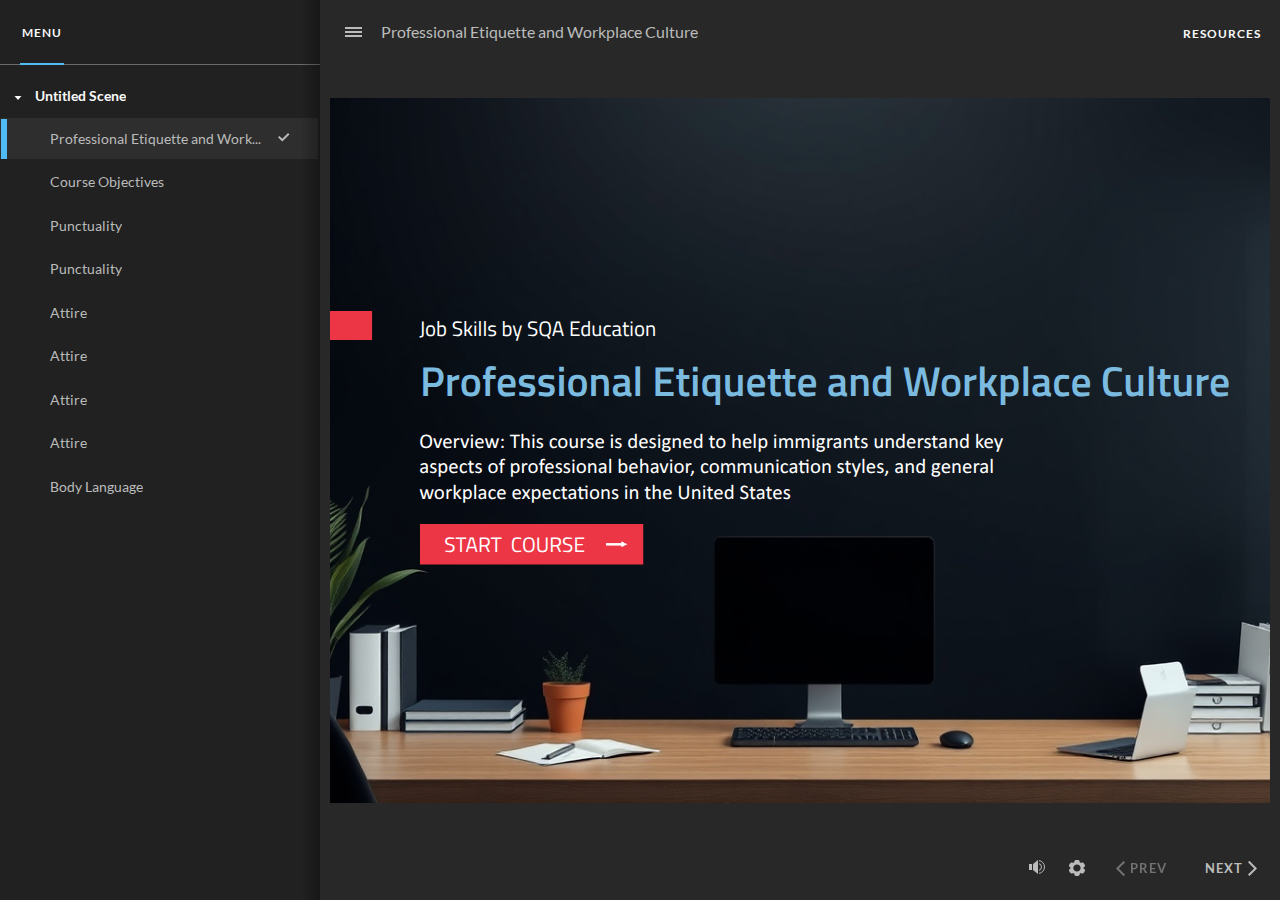
==== index.html @ e9da5859 "11/7/2024" ====
﻿<!doctype html>
<html lang="en-US">
<head>
  <meta charset="utf-8">
  <!-- Created using Storyline 360 x64 - http://www.articulate.com  -->
  <!-- version: 3.93.33359.0 -->
  <title>Professional Etiquette and Workplace Culture</title>
  <meta http-equiv="x-ua-compatible" content="IE=edge"/>
  <meta name="viewport" content="width=device-width,initial-scale=1,user-scalable=no,shrink-to-fit=no,minimal-ui"/>
  <meta name="apple-mobile-web-app-capable" content="yes"/>
  <style>
    html, body { height: 100%; padding: 0; margin: 0 }
    #app { height: 100%; width: 100%; }
  </style>

  <script>
    window.DS = {};
    window.globals = {
      DATA_PATH_BASE: '',
      HAS_FRAME: true,
      HAS_SLIDE: true,

      lmsPresent: false,
      tinCanPresent: false,
      cmi5Present: false,
      aoSupport: false,
      scale: 'noscale',
      captureRc: false,
      browserSize: 'optimal',
      bgColor: '#282828',
      features: 'DropInAcc,DropInBase,DropInCore,DropInInteractions,DropInMisc,DropInVectors,DropInVideo,LayerPresentAsDialog,MultipleQuizTracking,UpdatedThemeEditor',
      themeName: 'unified',
      preloaderColor: '#FFFFFF',
      suppressAnalytics: false,
      productChannel: 'stable',
      publishSource: 'storyline',
      aid: 'aid|2ee7dfa4-2d5a-4466-ad41-f546c1413c5a',
      cid: 'a136c7bc-ce6c-4bdb-b0f9-c1c2e34b3c61',
      playerVersion: '3.93.33359.0',
      publishTimestamp: '2024-11-07T15:01:40.3875240Z',
      maxIosVideoElements: 10,
      connectionSettings: { message: 'You%20are%20offline.%20Trying%20to%20reconnect...', useDarkTheme: false, mode: 'disabled' },
      hasFeature: function(feature) {
        return this.features.split(',').includes(feature);
      },
      
      parseParams: function(qs) {
        if (window.globals.parsedParams != null) {
          return window.globals.parsedParams;
        }
        qs = (qs || window.location.search.substr(1)).split('+').join(' ');
        var params = {},
            tokens,
            re = /[?&]?([^=]+)=([^&]*)/g;

        while (tokens = re.exec(qs)) {
          params[decodeURIComponent(tokens[1]).trim()] =
            decodeURIComponent(tokens[2]).trim();
        }
        window.globals.parsedParams = params;
        return params;
      }

    };
  </script>
  <script>
    var isIe11 = ('ActiveXObject' in window || window.MSBlobBuilder != null)
      && window.msCrypto != null && !window.ActiveXObject;
    if (isIe11) {
      window.globals.unsupportedBrowser = true;
      document.write(atob('[base64]'));
    }
  </script>

  <script>
    if (window.globals.hasFeature('MultiLanguageSinglePackageSupport')) {
      
      
    }
  </script>

  
  <script>window.THREE = { };</script>
  
</head>
<body style="background: #282828" class="cs-HTML theme-unified">
  <!-- 360 -->
  <script>!function(){var e,i=/iPhone/i,o=/iPod/i,n=/iPad/i,t=/\biOS-universal(?:.+)Mac\b/i,r=/\bAndroid(?:.+)Mobile\b/i,a=/Android/i,d=/(?:SD4930UR|\bSilk(?:.+)Mobile\b)/i,p=/Silk/i,l=/Windows Phone/i,u=/\bWindows(?:.+)ARM\b/i,b=/BlackBerry/i,s=/BB10/i,c=/Opera Mini/i,f=/\b(CriOS|Chrome)(?:.+)Mobile/i,h=/Mobile(?:.+)Firefox\b/i,v=function(e){return void 0!==e&&"MacIntel"===e.platform&&"number"==typeof e.maxTouchPoints&&e.maxTouchPoints>1&&"undefined"==typeof MSStream};e=function(e){var m={userAgent:"",platform:"",maxTouchPoints:0};e||"undefined"==typeof navigator?"string"==typeof e?m.userAgent=e:e&&e.userAgent&&(m={userAgent:e.userAgent,platform:e.platform,maxTouchPoints:e.maxTouchPoints||0}):m={userAgent:navigator.userAgent,platform:navigator.platform,maxTouchPoints:navigator.maxTouchPoints||0};var g=m.userAgent,y=g.split("[FBAN");void 0!==y[1]&&(g=y[0]),void 0!==(y=g.split("Twitter"))[1]&&(g=y[0]);var A=function(e){return function(i){return i.test(e)}}(g),w={apple:{phone:A(i)&&!A(l),ipod:A(o),tablet:!A(i)&&(A(n)||v(m))&&!A(l),universal:A(t),device:(A(i)||A(o)||A(n)||A(t)||v(m))&&!A(l)},amazon:{phone:A(d),tablet:!A(d)&&A(p),device:A(d)||A(p)},android:{phone:!A(l)&&A(d)||!A(l)&&A(r),tablet:!A(l)&&!A(d)&&!A(r)&&(A(p)||A(a)),device:!A(l)&&(A(d)||A(p)||A(r)||A(a))||A(/\bokhttp\b/i)},windows:{phone:A(l),tablet:A(u),device:A(l)||A(u)},other:{blackberry:A(b),blackberry10:A(s),opera:A(c),firefox:A(h),chrome:A(f),device:A(b)||A(s)||A(c)||A(h)||A(f)},any:!1,phone:!1,tablet:!1};return w.any=w.apple.device||w.android.device||w.windows.device||w.other.device,w.phone=w.apple.phone||w.android.phone||w.windows.phone,w.tablet=w.apple.tablet||w.android.tablet||w.windows.tablet,w}(),"object"==typeof exports&&"undefined"!=typeof module?module.exports=e:"function"==typeof define&&define.amd?define((function(){return e})):this.isMobile=e}();
    window.isMobile.apple.tablet = window.isMobile.apple.tablet ||
      (navigator.platform === 'MacIntel' && navigator.maxTouchPoints > 1);
    window.isMobile.apple.device = window.isMobile.apple.device || window.isMobile.apple.tablet;
    window.isMobile.tablet = window.isMobile.tablet || window.isMobile.apple.tablet;
    window.isMobile.any = window.isMobile.any || window.isMobile.apple.tablet;
  </script>

  <div id="focus-sink" tabindex="-1"></div>

  <div id="preso"></div>
  <script>
    (function() {

      var classTypes = [ 'desktop', 'mobile', 'phone', 'tablet' ];

      var addDeviceClasses = function(prefix, testObj) {
        var curr, i;
        for (i = 0; i < classTypes.length; i++) {
          curr = classTypes[i];
          if (testObj[curr]) {
            document.body.classList.add(prefix + curr);
          }
        }
      };

      var params = window.globals.parseParams(),
          isDevicePreview = params.devicepreview === '1',
          isPhoneOverride = params.deviceType === 'phone' || (isDevicePreview && params.phone == '1'),
          isTabletOverride = (params.deviceType === 'tablet' || isDevicePreview) && !isPhoneOverride,
          isMobileOverride = isPhoneOverride || isTabletOverride;

      var deviceView = {
        desktop: !window.isMobile.any && !isMobileOverride,
        mobile: window.isMobile.any || isMobileOverride,
        phone: isPhoneOverride || (window.isMobile.phone && !isTabletOverride),
        tablet: isTabletOverride || window.isMobile.tablet
      };

      window.globals.deviceView = deviceView;
      window.isMobile.desktop = !window.isMobile.any;
      window.isMobile.mobile = window.isMobile.any;

      addDeviceClasses('view-', deviceView);

    })();
  </script>
  
  <script src='story_content/triggers.js' type=text/javascript></script>
<script src='story_content/user.js' type=text/javascript></script>
  <div class="slide-loader"></div>

  <script>
    var doc = document, loader = doc.body.querySelector('.slide-loader'); [ 1, 2, 3 ].forEach(function(n) { var d = doc.createElement('div'); d.style.backgroundColor = window.globals.preloaderColor; d.classList.add('mobile-loader-dot'); d.classList.add('dot' + n); loader.appendChild(d); });
  </script>

  <div class="mobile-load-title-overlay" style="display: none">
    <div class="mobile-load-title">Professional Etiquette and Workplace Culture</div>
  </div>

  <div class="mobile-chrome-warning"></div>

  
<style>
  .warn-connection-dialog {
    display: none;
    background: transparent;
    pointer-events: all;
    position: fixed;
    left: 0;
    top: 0;
    width: 100%;
    height: 100%;
    z-index: 999;
  }

  .warn-connection-content {
    pointer-events: all;
    border-radius: 4px;
    background: white;
    border: 1px solid #E7E7E7;
    color: #333333;
    box-shadow: 0 2px 4px rgba(0, 0, 0, 0.25);
    transition: all 150ms ease-out;
    position: absolute;
    white-space: nowrap;
  }

  .view-phone.is-landscape .warn-connection-content {
    left: 23px;
    bottom: 23px;
  }

  .view-tablet.is-landscape .warn-connection-content {
    left: 50%;
    top: 20px;
    transform: translateX(-50%);
  }

  .view-mobile.is-portrait .warn-connection-content {
    transform: translate(-50%, calc(-100% - 15px));
  }

  .warn-connection-content p {
    display: inline-block;
    margin: 0 8px 0 0;
    line-height: 33px;
    font-size: 11px;
  }

  .warn-connection-content svg {
    position: relative;
    vertical-align: middle;
    margin: 0 2px 2px 8px;
  }

  .view-desktop .warn-connection-content {
    left: 1.5em;
    bottom: 1.5em;
  }

  .view-desktop .warn-connection-content p {
    font-size: 1.1em;
  }

  .is-offline .warn-connection-dialog {
    display: block;
  }

  .is-offline .cs-panel * {
    pointer-events: none !important;
  }

  .is-offline .cs-panel {
    pointer-events: all !important;
  }

  .is-offline #nav-controls * {
    pointer-events: none !important;
  }

  .is-offline #nav-controls {
    pointer-events: all !important;
  }
</style>

<div class="warn-connection-dialog" role="alertdialog" aria-modal="true" tabindex="0" aria-labelledby="warn-connection-message">
  <div class="warn-connection-content">
    <svg width="17" height="15" viewBox="0 0 17 15" xmlns="http://www.w3.org/2000/svg">
      <path fill="#8F0000" stroke="white" d="M16.07,12.98 L15.88,12.23 L9.51,1.21 C8.97,0.26,7.6,0.26,7.06,1.21 L0.69,12.23 C0.15,13.16,0.81,14.36,1.91,14.36 H14.65 C15.47,14.36,16.05,13.7,16.07,12.98 Z"/>
      <path fill="white" stroke="white" d="M8.58,5.5 C8.35,5.28,8.5,5.35,8.21,5.32 C8.09,5.35,7.97,5.49,7.96,5.67 C7.97,5.79,7.98,5.92,7.98,6.04 L7.98,6.04 C7.99,6.17,8,6.31,8.01,6.43 L8.01,6.44 C8.03,6.92,8.06,7.41,8.09,7.9 L8.09,7.9 C8.12,8.39,8.14,8.88,8.17,9.37 C8.17,9.39,8.18,9.42,8.2,9.44 C8.23,9.46,8.25,9.47,8.28,9.47 C8.31,9.47,8.34,9.46,8.35,9.44 C8.37,9.43,8.38,9.4,8.39,9.35 L8.39,9.34 C8.39,9.24,8.4,9.15,8.4,9.05 L8.4,9.05 C8.41,8.96,8.41,8.86,8.42,8.75 C8.43,8.44,8.45,8.12,8.47,7.81 L8.47,7.81 C8.49,7.49,8.51,7.18,8.53,6.87 C8.55,6.46,8.56,6.05,8.59,5.64 L8.6,5.62 C8.6,5.57,8.59,5.53,8.58,5.5 L8.21,5.32 Z"/>
      <circle fill="white" stroke="white" cx="8.3" cy="11.35" r="0.3"/>
    </svg>
    <p id="warn-connection-message">You are offline. Trying to reconnect...</p>
  </div>
</div>

<script>
  (function() {
    window.DS.connection = {
      warningShown: false,
      assets: {},
      loadingAssetGroup: false,
      retryDelay: 500
    };

    var connectionSettings = window.globals.connectionSettings || {};

    var useConnectionMessages = window.AbortController != null &&
      window.location.protocol != 'file:' &&
      connectionSettings.mode === 'normal';

    window.DS.connection.useConnectionMessages = useConnectionMessages;

    var assetCount = 0;
    var checkLoadedId;


    if (useConnectionMessages && connectionSettings != null) {
      var contentEl = document.querySelector('.warn-connection-content');
      var messageEl = contentEl.querySelector('p');

      if (connectionSettings.useDarkTheme) {
        contentEl.style.borderColor = '#BABBBA';
        contentEl.style.backgroundColor = '#282828';
        contentEl.style.color = '#FFFFFF';
      }

      if (connectionSettings.message != null) {
        messageEl.textContent = window.decodeURIComponent(connectionSettings.message);
      }
    }

    function checkAssetsReady() {
      for (var i in DS.connection.assets) {
        if (!DS.connection.assets[i].success) {
          return false;
        }
      }
      return true;
    }

    function stopAssetGroup() {
      if (!useConnectionMessages) { return; }

      assetCount = 0;

      DS.connection.oldAssetGroup = DS.connection.assets;
      DS.connection.assets = {};
      DS.connection.loadingAssetGroup = false;
      clearInterval(checkLoadedId);
    }

    function startAssetGroup() {
      if (!useConnectionMessages) { return; }
      var ticks = 0;
      clearInterval(checkLoadedId);
      checkLoadedId = setInterval(function() {
        var loaded = 0;
        if (assetCount === 0 && loaded === 0) {
          clearInterval(checkLoadedId);
          return;
        }

        for (var i in DS.connection.assets) {
          if (DS.connection.assets[i].success) {
            loaded++;
          }
        }

        if (assetCount === loaded && checkAssetsReady()) {
          for (var i in DS.connection.assets) {
            if (DS.connection.assets[i].action) {
              DS.connection.assets[i].action();
            }
          }
          hideWarning();
          stopAssetGroup();
        }
      }, 100)
    }

    function requiredAsset(url, action, retry, type) {
      if (!useConnectionMessages) { return; }
      if (DS.connection.assets[url]) { return; }

      DS.connection.assets[url] = {
        success: false, action: action, retry: retry, type: type
      };
      assetCount = Object.keys(DS.connection.assets).length;
      if (!DS.connection.loadingAssetGroup) {
        startAssetGroup();
      }
      DS.connection.loadingAssetGroup = true;
    }

    function assetLoaded(url) {
      if (!useConnectionMessages) { return; }
      if (DS.connection.assets[url]) {
        DS.connection.assets[url].success = true;
      }
    }

    function assetFailed(url) {
      if (!useConnectionMessages) { return; }
      if (!DS.connection.assets[url]) {
        if (/\.js$/.test(url) && url.indexOf('transcripts') === -1) {
          setTimeout(function() {
            if (DS.connection.lastSlideLoaded != null) {
              DS.connection.lastSlideLoaded();
            }
          }, DS.connection.retryDelay);
        }
        return;
      }
      if (!DS.connection.warningShown) { showWarning(); }
      if (DS.connection.assets[url].retry) {
        setTimeout(function() {
          if (!DS.connection.assets[url].success) {
            DS.connection.assets[url].retry()
          }
        }, DS.connection.retryDelay);
      }
    }

    function hideWarning() {
      document.body.classList.remove('is-offline');
      DS.connection.warningShown = false;
      enableKeys();
    }
    DS.connection.hideWarning = hideWarning

    function showWarning(btn) {
      document.body.classList.add('is-offline')
      DS.connection.warningShown = true;
      updateWarningPosition();
      disableKeys();
    }

    function updateWarningPosition() {
      if (!DS.connection.warningShown) {
        return;
      }

      var isPortrait = document.body.classList.contains('is-portrait');
      var isMobile = document.body.classList.contains('view-mobile');
      var warningEl = document.querySelector('.warn-connection-content');

      if (isPortrait && isMobile) {
        var slide = document.querySelector('.primary-slide');
        var slideRect = slide != null
          ? slide.getBoundingClientRect()
          : { top: window.innerHeight, left: 0, width: window.innerWidth };

        warningEl.style.top = `${slideRect.top}px`
        warningEl.style.left = `${slideRect.left + slideRect.width / 2}px`
      } else {
        warningEl.style.top = null;
        warningEl.style.left = null;
      }

      window.requestAnimationFrame(updateWarningPosition);
    }

    function onDisableKeyDown(e) {
      e.preventDefault();
      e.stopImmediatePropagation();
    }

    function onDisableKeyUp(e) {
      e.preventDefault();
      e.stopImmediatePropagation();
    }

    var accStyle = document.createElement('style');
    var warnDialogEl = document.querySelector('.warn-connection-dialog');

    function disableKeys() {
      if (DS.views && DS.views.nsStack && DS.views.nsStack.length === 1) {
        DS.views.nsStack[0].tabReachable = false
        DS.views.nsStack[0].updateTabIndex(true, true);
      }

      accStyle.innerHTML = '.acc-shadow-dom { display: none; }';
      document.body.appendChild(accStyle);

      warnDialogEl.parentNode.append(warnDialogEl);
      warnDialogEl.focus();
    }

    function enableKeys() {
      accStyle.remove();
      if (DS.views && DS.views.nsStack && DS.views.nsStack.length === 1 && DS.views.nsStack[0].name === '_frame') {
        DS.views.nsStack[0].tabReachable = true;
        DS.views.nsStack[0].updateTabIndex();
      }
    }

    // these will all be noops if the feature flag isn't set in
    // the data and `window.globals.features`
    DS.connection.requiredAsset = requiredAsset;
    DS.connection.assetLoaded = assetLoaded;
    DS.connection.assetFailed = assetFailed;
    DS.connection.stopAssetGroup = stopAssetGroup;
    DS.connection.startAssetGroup = startAssetGroup;
  })();
</script>


  <script>
    
    if (window.autoSpider && window.vInterfaceObject) {
      document.querySelector('.mobile-load-title-overlay').style.display = 'none';
    }
  </script>

  

  <link rel="stylesheet" href="html5/data/css/output.min.css" data-noprefix/>
</body>
<script src="html5/lib/scripts/bootstrapper.min.js"></script>
</html>
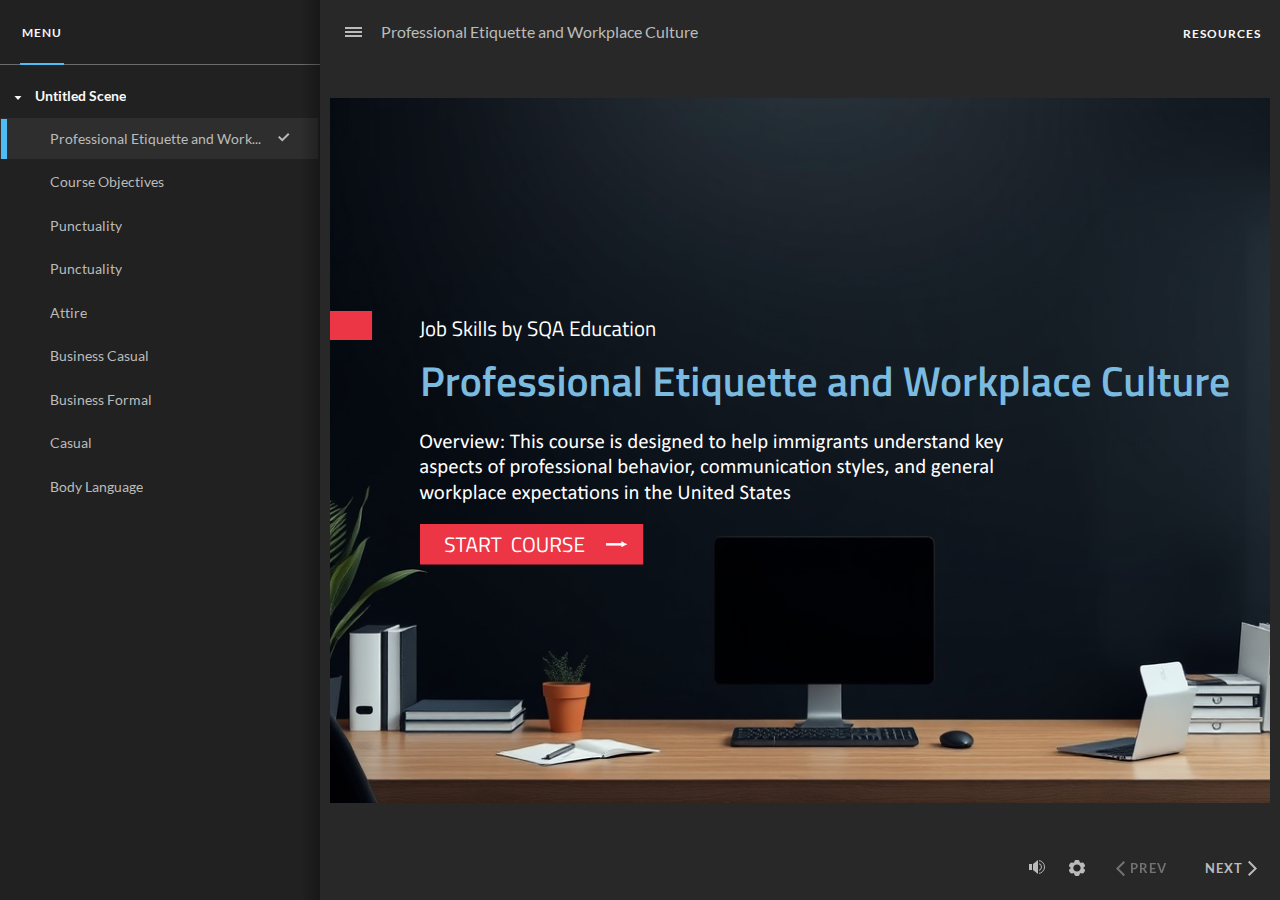
==== commit 05d622fd: "11/7/2024" ====
--- a/index.html
+++ b/index.html
@@ -37,7 +37,7 @@
       aid: 'aid|2ee7dfa4-2d5a-4466-ad41-f546c1413c5a',
       cid: 'a136c7bc-ce6c-4bdb-b0f9-c1c2e34b3c61',
       playerVersion: '3.93.33359.0',
-      publishTimestamp: '2024-11-07T15:01:40.3875240Z',
+      publishTimestamp: '2024-11-07T15:44:53.9728274Z',
       maxIosVideoElements: 10,
       connectionSettings: { message: 'You%20are%20offline.%20Trying%20to%20reconnect...', useDarkTheme: false, mode: 'disabled' },
       hasFeature: function(feature) {
--- a/html5/data/css/output.min.css
+++ b/html5/data/css/output.min.css
@@ -1,42 +1,42 @@
 @font-face {
-  font-family: 'LatoBold Charset1_ Bold27EBDF5E';
+  font-family: 'LatoBold Charset1_ BoldA2605276';
   src: url('[data-uri]');
   font-style: normal;
   font-weight: normal;
 }
 @font-face {
-  font-family: 'Lato Charset1_ 6riSXqrz179969A7';
+  font-family: 'Lato Charset1_ 5phugPn676F361BB';
   src: url('[data-uri]');
   font-style: normal;
   font-weight: normal;
 }
 @font-face {
-  font-family: 'Titillium Web Charset1_6E0B4488';
-  src: url('[data-uri]');
-  font-style: normal;
-  font-weight: normal;
-}
-@font-face {
-  font-family: 'Calibri Charset1_ 5XkCmF42F29E1';
+  font-family: 'Titillium Web Charset1_6476F856';
+  src: url('[data-uri]');
+  font-style: normal;
+  font-weight: normal;
+}
+@font-face {
+  font-family: 'Calibri Charset1_ 5vGsu79D12600';
   src: url('[data-uri]');
   font-style: normal;
   font-weight: normal;
 }
 @font-face {
-  font-family: 'Titillium WebBold CBold8485F7E5';
+  font-family: 'Titillium WebBold CBold65EDC1FD';
   src: url('[data-uri]');
   font-style: normal;
   font-weight: normal;
 }
 @font-face {
-  font-family: 'Wingdings Charset1_ 5cAC4CE9D38';
+  font-family: 'Wingdings Charset1_ 6cxC10C9C61';
   src: url('[data-uri]');
   font-style: normal;
   font-weight: normal;
 }
 @font-face {
   font-family: 'Titillium Web Charset0_2E003AFD';
-  src: url('[data-uri]');
+  src: url('[data-uri]');
   font-style: normal;
   font-weight: normal;
 }
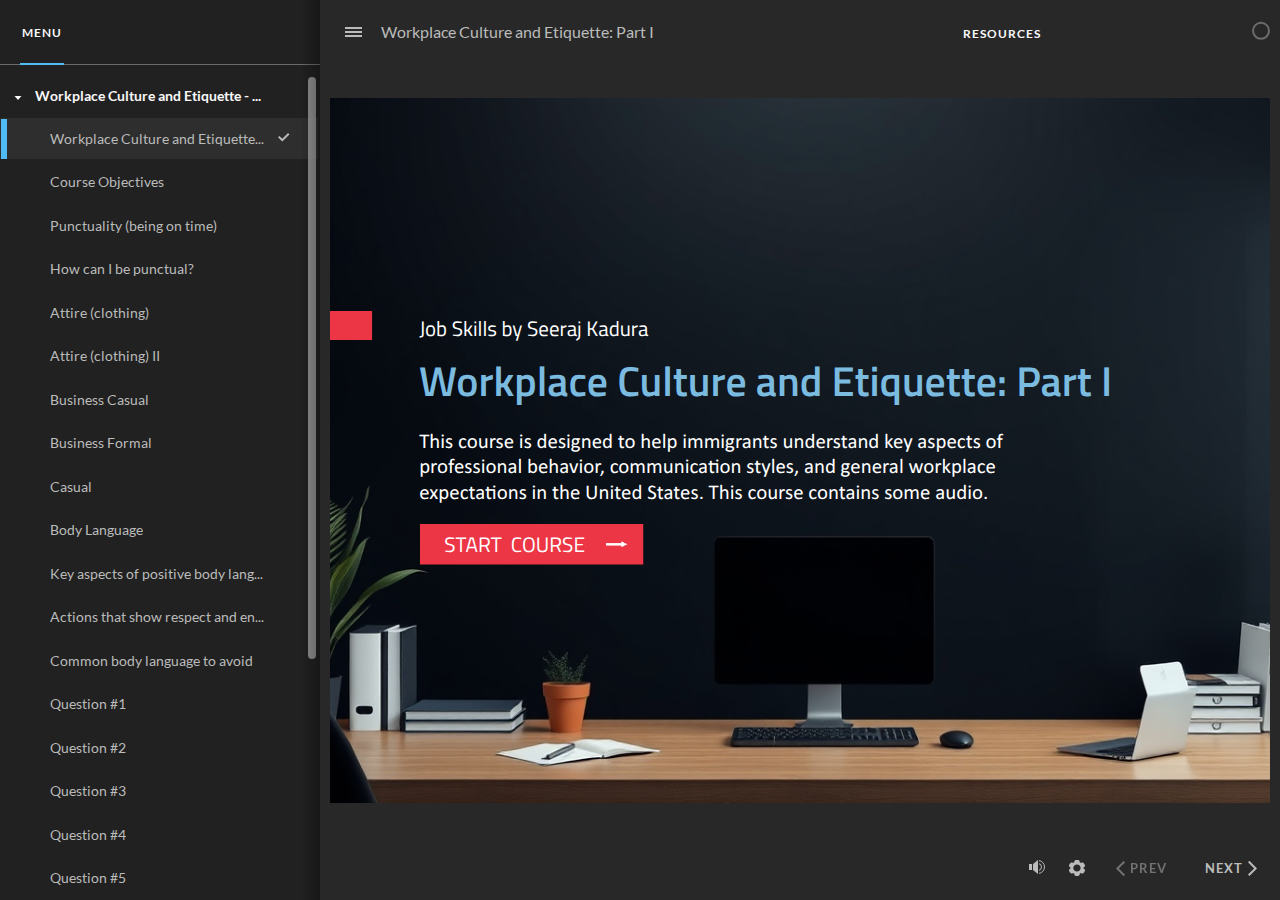
==== commit 7494914d: "11/9/2024" ====
--- a/index.html
+++ b/index.html
@@ -4,7 +4,7 @@
   <meta charset="utf-8">
   <!-- Created using Storyline 360 x64 - http://www.articulate.com  -->
   <!-- version: 3.93.33359.0 -->
-  <title>Professional Etiquette and Workplace Culture</title>
+  <title>Workplace Culture and Etiquette: Part I</title>
   <meta http-equiv="x-ua-compatible" content="IE=edge"/>
   <meta name="viewport" content="width=device-width,initial-scale=1,user-scalable=no,shrink-to-fit=no,minimal-ui"/>
   <meta name="apple-mobile-web-app-capable" content="yes"/>
@@ -37,7 +37,7 @@
       aid: 'aid|2ee7dfa4-2d5a-4466-ad41-f546c1413c5a',
       cid: 'a136c7bc-ce6c-4bdb-b0f9-c1c2e34b3c61',
       playerVersion: '3.93.33359.0',
-      publishTimestamp: '2024-11-07T15:44:53.9728274Z',
+      publishTimestamp: '2024-11-09T18:05:58.9915902Z',
       maxIosVideoElements: 10,
       connectionSettings: { message: 'You%20are%20offline.%20Trying%20to%20reconnect...', useDarkTheme: false, mode: 'disabled' },
       hasFeature: function(feature) {
@@ -142,7 +142,7 @@
   </script>
 
   <div class="mobile-load-title-overlay" style="display: none">
-    <div class="mobile-load-title">Professional Etiquette and Workplace Culture</div>
+    <div class="mobile-load-title">Workplace Culture and Etiquette: Part I</div>
   </div>
 
   <div class="mobile-chrome-warning"></div>
--- a/html5/data/css/output.min.css
+++ b/html5/data/css/output.min.css
@@ -1,54 +1,54 @@
 @font-face {
-  font-family: 'LatoBold Charset1_ BoldA2605276';
-  src: url('[data-uri]');
-  font-style: normal;
-  font-weight: normal;
-}
-@font-face {
-  font-family: 'Lato Charset1_ 5phugPn676F361BB';
-  src: url('[data-uri]');
-  font-style: normal;
-  font-weight: normal;
-}
-@font-face {
-  font-family: 'Titillium Web Charset1_6476F856';
-  src: url('[data-uri]');
-  font-style: normal;
-  font-weight: normal;
-}
-@font-face {
-  font-family: 'Calibri Charset1_ 5vGsu79D12600';
-  src: url('[data-uri]');
-  font-style: normal;
-  font-weight: normal;
-}
-@font-face {
-  font-family: 'Titillium WebBold CBold65EDC1FD';
-  src: url('[data-uri]');
-  font-style: normal;
-  font-weight: normal;
-}
-@font-face {
-  font-family: 'Wingdings Charset1_ 6cxC10C9C61';
+  font-family: 'LatoBold Charset1_ Bold2EFDD878';
+  src: url('[data-uri]');
+  font-style: normal;
+  font-weight: normal;
+}
+@font-face {
+  font-family: 'Lato Charset1_ 6Pbd49lK94C71656';
+  src: url('[data-uri]');
+  font-style: normal;
+  font-weight: normal;
+}
+@font-face {
+  font-family: 'Titillium Web Charset1_7D191A12';
+  src: url('[data-uri]');
+  font-style: normal;
+  font-weight: normal;
+}
+@font-face {
+  font-family: 'Calibri Charset1_ 6CwhtDEE18F17';
+  src: url('[data-uri]');
+  font-style: normal;
+  font-weight: normal;
+}
+@font-face {
+  font-family: 'Titillium WebBold CBold87910C84';
+  src: url('[data-uri]');
+  font-style: normal;
+  font-weight: normal;
+}
+@font-face {
+  font-family: 'Wingdings Charset1_ 5aW9C461EF1';
   src: url('[data-uri]');
   font-style: normal;
   font-weight: normal;
 }
 @font-face {
   font-family: 'Titillium Web Charset0_2E003AFD';
-  src: url('[data-uri]');
+  src: url('[data-uri]');
   font-style: normal;
   font-weight: normal;
 }
 @font-face {
   font-family: 'Calibri Charset0_v2mWipD31519F7';
-  src: url('[data-uri]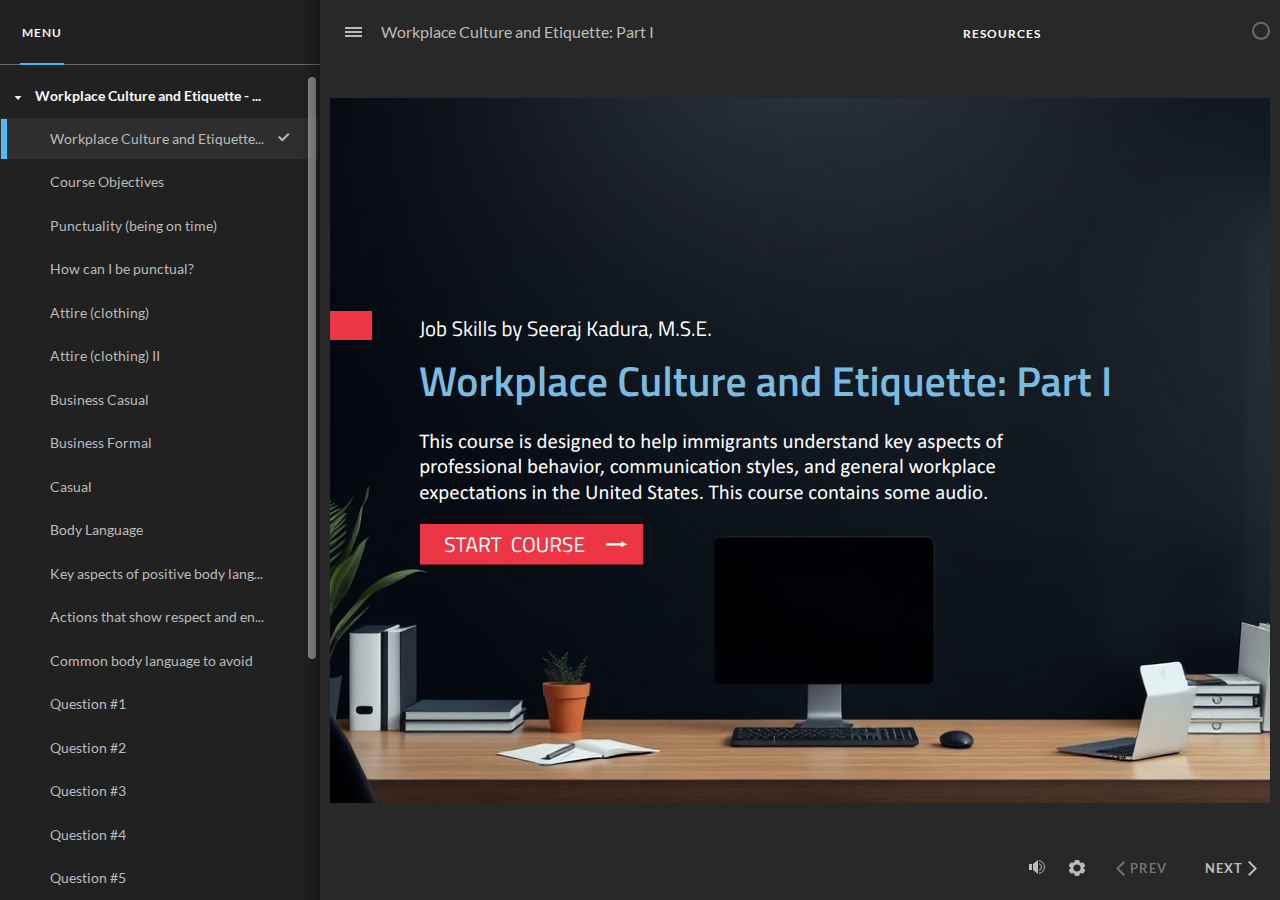
==== commit ac5d03d3: "11/9/2024" ====
--- a/index.html
+++ b/index.html
@@ -37,7 +37,7 @@
       aid: 'aid|2ee7dfa4-2d5a-4466-ad41-f546c1413c5a',
       cid: 'a136c7bc-ce6c-4bdb-b0f9-c1c2e34b3c61',
       playerVersion: '3.93.33359.0',
-      publishTimestamp: '2024-11-09T18:05:58.9915902Z',
+      publishTimestamp: '2024-11-09T18:35:50.9317947Z',
       maxIosVideoElements: 10,
       connectionSettings: { message: 'You%20are%20offline.%20Trying%20to%20reconnect...', useDarkTheme: false, mode: 'disabled' },
       hasFeature: function(feature) {
--- a/html5/data/css/output.min.css
+++ b/html5/data/css/output.min.css
@@ -1,35 +1,35 @@
 @font-face {
-  font-family: 'LatoBold Charset1_ Bold2EFDD878';
+  font-family: 'LatoBold Charset1_ Bold4E4E210F';
   src: url('[data-uri]');
   font-style: normal;
   font-weight: normal;
 }
 @font-face {
-  font-family: 'Lato Charset1_ 6Pbd49lK94C71656';
+  font-family: 'Lato Charset1_ 5g8lWuGY44F8A8FC';
   src: url('[data-uri]');
   font-style: normal;
   font-weight: normal;
 }
 @font-face {
-  font-family: 'Titillium Web Charset1_7D191A12';
+  font-family: 'Titillium Web Charset1_609E8F4F';
   src: url('[data-uri]');
   font-style: normal;
   font-weight: normal;
 }
 @font-face {
-  font-family: 'Calibri Charset1_ 6CwhtDEE18F17';
+  font-family: 'Calibri Charset1_ 6NXiW5C3117CE';
   src: url('[data-uri]');
   font-style: normal;
   font-weight: normal;
 }
 @font-face {
-  font-family: 'Titillium WebBold CBold87910C84';
+  font-family: 'Titillium WebBold CBoldD422540A';
   src: url('[data-uri]');
   font-style: normal;
   font-weight: normal;
 }
 @font-face {
-  font-family: 'Wingdings Charset1_ 5aW9C461EF1';
+  font-family: 'Wingdings Charset1_ 6DG703C747A';
   src: url('[data-uri]');
   font-style: normal;
   font-weight: normal;
